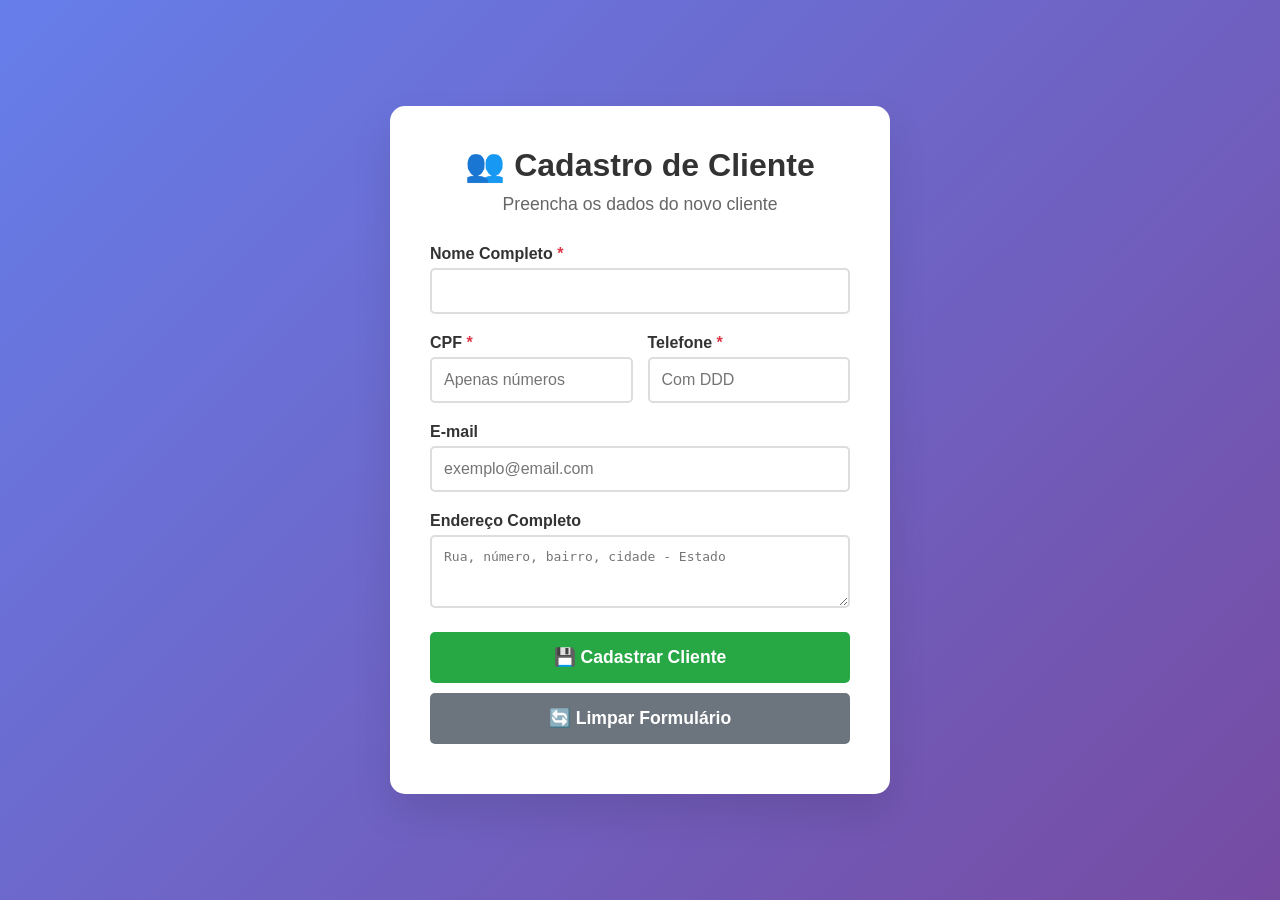
==== cadastro_cliente.html @ 4f909d38 "refactor/fiz-novamente" ====
<!DOCTYPE html>
<html lang="pt-BR">
<head>
    <meta charset="UTF-8">
    <meta name="viewport" content="width=device-width, initial-scale=1.0">
    <title>Cadastro de Cliente</title>
    <link rel="stylesheet" href="style.css">
</head>
<body>
    <div class="container">
        <div class="header">
            <h1>👥 Cadastro de Cliente</h1>
            <p>Preencha os dados do novo cliente</p>
        </div>

        <div id="alertContainer"></div>

        <form id="formCliente">
            <div class="form-group">
                <label for="nome">Nome Completo <span class="required">*</span></label>
                <input type="text" id="nome" name="nome" required>
            </div>

            <div class="form-row">
                <div class="form-group">
                    <label for="cpf">CPF <span class="required">*</span></label>
                    <input type="text" id="cpf" name="cpf" placeholder="Apenas números" maxlength="11" required>
                </div>

                <div class="form-group">
                    <label for="telefone">Telefone <span class="required">*</span></label>
                    <input type="text" id="telefone" name="telefone" placeholder="Com DDD" required>
                </div>
            </div>

            <div class="form-group">
                <label for="email">E-mail</label>
                <input type="email" id="email" name="email" placeholder="exemplo@email.com">
            </div>

            <div class="form-group">
                <label for="endereco">Endereço Completo</label>
                <textarea id="endereco" name="endereco" rows="3" placeholder="Rua, número, bairro, cidade - Estado"></textarea>
            </div>

            <button type="submit" class="btn btn-primary">
                💾 Cadastrar Cliente
            </button>

            <button type="button" class="btn btn-secondary" onclick="limparFormulario()">
                🔄 Limpar Formulário
            </button>
        </form>
    </div>

    <script>
        // Banco de dados em memória (simulado)
        let clientes = [];
        let nextId = 1;

        // Carregar dados do localStorage se existirem
        function carregarDados() {
            const dadosSalvos = localStorage.getItem('clientes');
            if (dadosSalvos) {
                clientes = JSON.parse(dadosSalvos);
                nextId = clientes.length > 0 ? Math.max(...clientes.map(c => c.id)) + 1 : 1;
            }
        }

        // Salvar dados no localStorage
        function salvarDados() {
            localStorage.setItem('clientes', JSON.stringify(clientes));
        }

        // Mostrar alerta
        function mostrarAlerta(mensagem, tipo = 'success') {
            const alertContainer = document.getElementById('alertContainer');
            const alertDiv = document.createElement('div');
            alertDiv.className = `alert alert-${tipo}`;
            alertDiv.textContent = mensagem;
            
            alertContainer.appendChild(alertDiv);
            
            // Remover alerta após 3 segundos
            setTimeout(() => {
                alertDiv.remove();
            }, 3000);
        }

        // Validações
        function validarCPF(cpf) {
            return cpf.length === 11 && /^\d+$/.test(cpf);
        }

        function validarEmail(email) {
            if (!email) return true; // Email é opcional
            return /^[^\s@]+@[^\s@]+\.[^\s@]+$/.test(email);
        }

        // Limpar formulário
        function limparFormulario() {
            document.getElementById('formCliente').reset();
            mostrarAlerta('Formulário limpo!', 'warning');
        }

        // Formatar CPF enquanto digita
        document.getElementById('cpf').addEventListener('input', function(e) {
            let value = e.target.value.replace(/\D/g, '');
            e.target.value = value;
        });

        // Formatar telefone enquanto digita
        document.getElementById('telefone').addEventListener('input', function(e) {
            let value = e.target.value.replace(/\D/g, '');
            if (value.length > 0) {
                if (value.length <= 2) {
                    value = `(${value}`;
                } else if (value.length <= 7) {
                    value = `(${value.slice(0, 2)}) ${value.slice(2)}`;
                } else {
                    value = `(${value.slice(0, 2)}) ${value.slice(2, 7)}-${value.slice(7, 11)}`;
                }
            }
            e.target.value = value;
        });

        // Submit do formulário
        document.getElementById('formCliente').addEventListener('submit', function(e) {
            e.preventDefault();
            
            // Obter valores do formulário
            const nome = document.getElementById('nome').value.trim();
            const cpf = document.getElementById('cpf').value.replace(/\D/g, ''); // Remove formatação
            const telefone = document.getElementById('telefone').value.replace(/\D/g, ''); // Remove formatação
            const email = document.getElementById('email').value.trim();
            const endereco = document.getElementById('endereco').value.trim();
            
            // Validações
            if (!nome) {
                mostrarAlerta('Nome é obrigatório!', 'danger');
                return;
            }
            
            if (!validarCPF(cpf)) {
                mostrarAlerta('CPF inválido! Digite exatamente 11 números.', 'danger');
                return;
            }
            
            if (!telefone) {
                mostrarAlerta('Telefone é obrigatório!', 'danger');
                return;
            }
            
            if (telefone.length < 10) {
                mostrarAlerta('Telefone inválido! Digite pelo menos 10 números (incluindo DDD).', 'danger');
                return;
            }
            
            if (email && !validarEmail(email)) {
                mostrarAlerta('E-mail inválido!', 'danger');
                return;
            }
            
            // Verificar se CPF já existe
            if (clientes.find(cliente => cliente.cpf === cpf)) {
                mostrarAlerta('Já existe um cliente com este CPF!', 'danger');
                return;
            }
            
            // Criar objeto cliente
            const cliente = {
                id: nextId++,
                nome: nome,
                cpf: cpf,
                telefone: telefone,
                email: email || 'Não informado',
                endereco: endereco || 'Não informado',
                dataCadastro: new Date().toLocaleString('pt-BR'),
                status: 'ativo'
            };
            
            // Adicionar à lista
            clientes.push(cliente);
            salvarDados();
            
            // Mostrar sucesso
            mostrarAlerta(`Cliente "${nome}" cadastrado com sucesso! ID: ${cliente.id}`, 'success');
            
            // Limpar formulário
            limparFormulario();
            
            // Mostrar dados cadastrados no console
            console.log('Cliente cadastrado:', cliente);
            console.log('Total de clientes:', clientes.length);
        });

        // Inicialização
        document.addEventListener('DOMContentLoaded', function() {
            carregarDados();
            console.log('Sistema carregado. Total de clientes:', clientes.length);
        });
    </script>
</body>
</html>
---- style.css ----
* {
            margin: 0;
            padding: 0;
            box-sizing: border-box;
        }

        body {
            font-family: 'Segoe UI', Tahoma, Geneva, Verdana, sans-serif;
            background: linear-gradient(135deg, #667eea 0%, #764ba2 100%);
            min-height: 100vh;
            padding: 20px;
            display: flex;
            justify-content: center;
            align-items: center;
        }

        .container {
            background: white;
            border-radius: 15px;
            box-shadow: 0 20px 40px rgba(0,0,0,0.1);
            padding: 40px;
            max-width: 500px;
            width: 100%;
        }

        .header {
            text-align: center;
            margin-bottom: 30px;
        }

        .header h1 {
            color: #333;
            font-size: 2em;
            margin-bottom: 10px;
        }

        .header p {
            color: #666;
            font-size: 1.1em;
        }

        .form-group {
            margin-bottom: 20px;
        }

        .form-group label {
            display: block;
            margin-bottom: 5px;
            font-weight: bold;
            color: #333;
        }

        .form-group input, .form-group textarea {
            width: 100%;
            padding: 12px;
            border: 2px solid #ddd;
            border-radius: 5px;
            font-size: 1em;
            transition: border-color 0.3s ease;
        }

        .form-group input:focus, .form-group textarea:focus {
            outline: none;
            border-color: #667eea;
        }

        .btn {
            width: 100%;
            padding: 15px;
            border: none;
            border-radius: 5px;
            cursor: pointer;
            font-size: 1.1em;
            font-weight: bold;
            transition: all 0.3s ease;
            margin-bottom: 10px;
        }

        .btn-primary {
            background: #28a745;
            color: white;
        }

        .btn-secondary {
            background: #6c757d;
            color: white;
        }

        .btn:hover {
            transform: translateY(-2px);
            box-shadow: 0 5px 15px rgba(0,0,0,0.2);
        }

        .alert {
            padding: 15px;
            border-radius: 5px;
            margin-bottom: 20px;
        }

        .alert-success {
            background: #d4edda;
            color: #155724;
            border: 1px solid #c3e6cb;
        }

        .alert-danger {
            background: #f8d7da;
            color: #721c24;
            border: 1px solid #f5c6cb;
        }

        .alert-warning {
            background: #fff3cd;
            color: #856404;
            border: 1px solid #ffeaa7;
        }

        .required {
            color: #dc3545;
        }

        .form-row {
            display: grid;
            grid-template-columns: 1fr 1fr;
            gap: 15px;
        }

        @media (max-width: 480px) {
            .form-row {
                grid-template-columns: 1fr;
            }
            
            .container {
                padding: 20px;
            }
        }
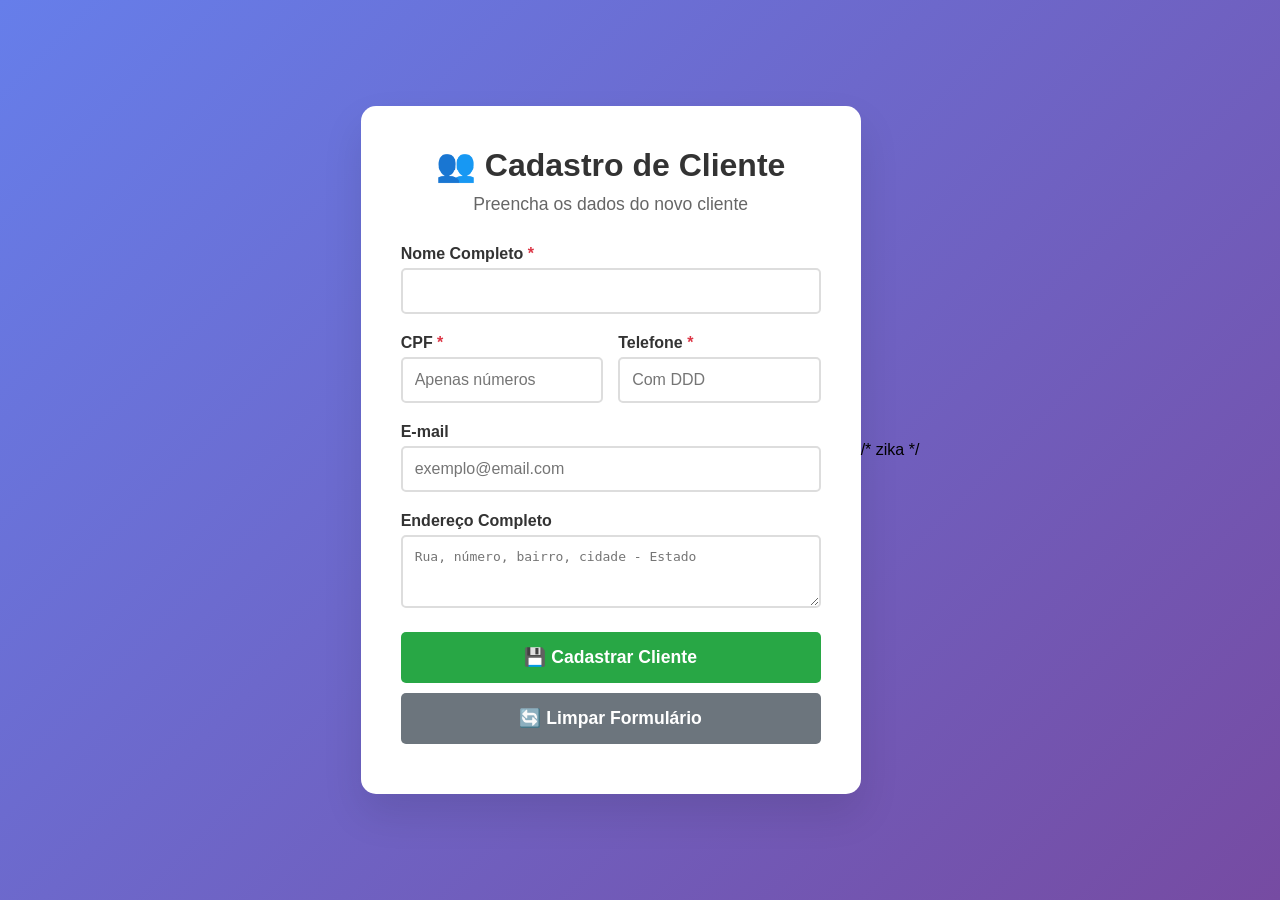
==== commit 9970c25d: "refactor/cadastrocliente" ====
--- a/cadastro_cliente.html
+++ b/cadastro_cliente.html
@@ -202,3 +202,5 @@
     </script>
 </body>
 </html>
+
+/* zika */
--- a/style.css
+++ b/style.css
@@ -135,3 +135,4 @@
             }
         }
   
+/* zika2 */
